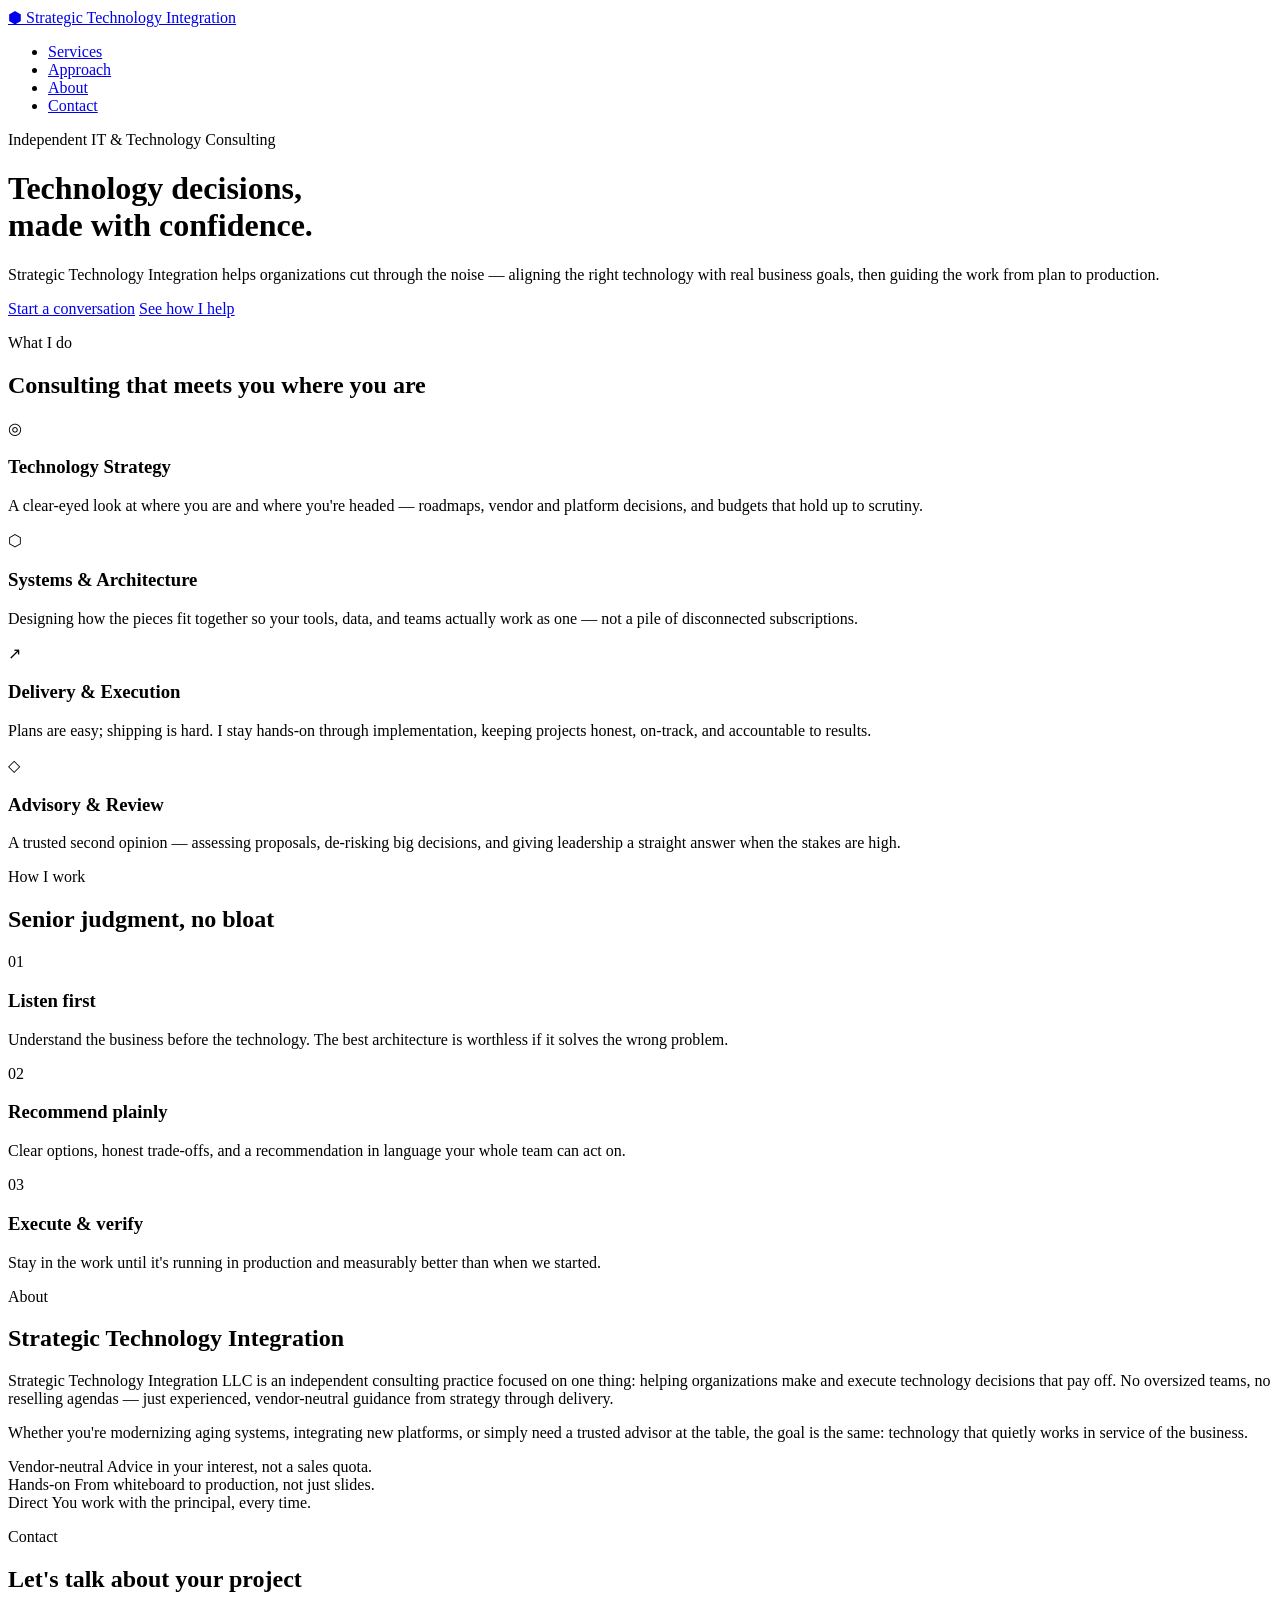
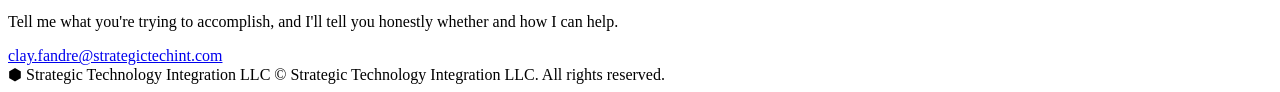
==== index.html @ 3dde350f "Set contact email to clay.fandre@strategictechint.com Co-Authored-By: Claude Opus 4.8 <noreply@anthr" ====
<!DOCTYPE html>
<html lang="en">
<head>
  <meta charset="UTF-8" />
  <meta name="viewport" content="width=device-width, initial-scale=1.0" />
  <title>Strategic Technology Integration — IT &amp; Technology Consulting</title>
  <meta name="description" content="Strategic Technology Integration LLC — independent IT and technology consulting. Practical strategy, systems, and execution that move your business forward." />
  <meta property="og:title" content="Strategic Technology Integration" />
  <meta property="og:description" content="Independent IT and technology consulting — strategy, systems, and execution that move your business forward." />
  <meta property="og:url" content="https://strategictechint.com" />
  <meta property="og:type" content="website" />
  <link rel="icon" href="data:image/svg+xml,<svg xmlns=%22http://www.w3.org/2000/svg%22 viewBox=%220 0 100 100%22><text y=%22.9em%22 font-size=%2290%22>⬢</text></svg>" />
  <link rel="preconnect" href="https://fonts.googleapis.com" />
  <link rel="preconnect" href="https://fonts.gstatic.com" crossorigin />
  <link href="https://fonts.googleapis.com/css2?family=Inter:wght@300;400;500;600;700;800&family=Space+Grotesk:wght@500;600;700&display=swap" rel="stylesheet" />
  <link rel="stylesheet" href="styles.css" />
</head>
<body>

  <!-- NAV -->
  <nav id="nav">
    <div class="nav-inner">
      <a href="#top" class="nav-brand">
        <span class="nav-mark">⬢</span>
        <span class="nav-brand-text">Strategic Technology Integration</span>
      </a>
      <ul class="nav-links">
        <li><a href="#services">Services</a></li>
        <li><a href="#approach">Approach</a></li>
        <li><a href="#about">About</a></li>
        <li><a href="#contact" class="nav-cta">Contact</a></li>
      </ul>
    </div>
  </nav>

  <!-- HERO -->
  <header id="top" class="hero">
    <div class="hero-glow"></div>
    <div class="container hero-inner">
      <p class="eyebrow reveal">Independent IT &amp; Technology Consulting</p>
      <h1 class="hero-title reveal">Technology decisions,<br><span class="accent">made with confidence.</span></h1>
      <p class="hero-sub reveal">Strategic Technology Integration helps organizations cut through the noise — aligning the right technology with real business goals, then guiding the work from plan to production.</p>
      <div class="hero-actions reveal">
        <a href="#contact" class="btn btn-primary">Start a conversation</a>
        <a href="#services" class="btn btn-ghost">See how I help</a>
      </div>
    </div>
  </header>

  <!-- SERVICES -->
  <section id="services" class="section">
    <div class="container">
      <p class="eyebrow reveal">What I do</p>
      <h2 class="section-title reveal">Consulting that meets you where you are</h2>
      <div class="cards">
        <article class="card reveal">
          <div class="card-icon">◎</div>
          <h3>Technology Strategy</h3>
          <p>A clear-eyed look at where you are and where you're headed — roadmaps, vendor and platform decisions, and budgets that hold up to scrutiny.</p>
        </article>
        <article class="card reveal">
          <div class="card-icon">⬡</div>
          <h3>Systems &amp; Architecture</h3>
          <p>Designing how the pieces fit together so your tools, data, and teams actually work as one — not a pile of disconnected subscriptions.</p>
        </article>
        <article class="card reveal">
          <div class="card-icon">↗</div>
          <h3>Delivery &amp; Execution</h3>
          <p>Plans are easy; shipping is hard. I stay hands-on through implementation, keeping projects honest, on-track, and accountable to results.</p>
        </article>
        <article class="card reveal">
          <div class="card-icon">◇</div>
          <h3>Advisory &amp; Review</h3>
          <p>A trusted second opinion — assessing proposals, de-risking big decisions, and giving leadership a straight answer when the stakes are high.</p>
        </article>
      </div>
    </div>
  </section>

  <!-- APPROACH -->
  <section id="approach" class="section section-alt">
    <div class="container">
      <p class="eyebrow reveal">How I work</p>
      <h2 class="section-title reveal">Senior judgment, no bloat</h2>
      <div class="steps">
        <div class="step reveal">
          <span class="step-num">01</span>
          <h3>Listen first</h3>
          <p>Understand the business before the technology. The best architecture is worthless if it solves the wrong problem.</p>
        </div>
        <div class="step reveal">
          <span class="step-num">02</span>
          <h3>Recommend plainly</h3>
          <p>Clear options, honest trade-offs, and a recommendation in language your whole team can act on.</p>
        </div>
        <div class="step reveal">
          <span class="step-num">03</span>
          <h3>Execute &amp; verify</h3>
          <p>Stay in the work until it's running in production and measurably better than when we started.</p>
        </div>
      </div>
    </div>
  </section>

  <!-- ABOUT -->
  <section id="about" class="section">
    <div class="container about-grid">
      <div class="reveal">
        <p class="eyebrow">About</p>
        <h2 class="section-title">Strategic Technology Integration</h2>
        <p class="prose">Strategic Technology Integration LLC is an independent consulting practice focused on one thing: helping organizations make and execute technology decisions that pay off. No oversized teams, no reselling agendas — just experienced, vendor-neutral guidance from strategy through delivery.</p>
        <p class="prose">Whether you're modernizing aging systems, integrating new platforms, or simply need a trusted advisor at the table, the goal is the same: technology that quietly works in service of the business.</p>
      </div>
      <div class="about-stats reveal">
        <div class="stat">
          <span class="stat-key">Vendor-neutral</span>
          <span class="stat-val">Advice in your interest, not a sales quota.</span>
        </div>
        <div class="stat">
          <span class="stat-key">Hands-on</span>
          <span class="stat-val">From whiteboard to production, not just slides.</span>
        </div>
        <div class="stat">
          <span class="stat-key">Direct</span>
          <span class="stat-val">You work with the principal, every time.</span>
        </div>
      </div>
    </div>
  </section>

  <!-- CONTACT -->
  <section id="contact" class="section section-contact">
    <div class="container contact-inner reveal">
      <p class="eyebrow">Contact</p>
      <h2 class="section-title">Let's talk about your project</h2>
      <p class="hero-sub center">Tell me what you're trying to accomplish, and I'll tell you honestly whether and how I can help.</p>
      <a href="mailto:clay.fandre@strategictechint.com" class="btn btn-primary btn-lg">clay.fandre@strategictechint.com</a>
    </div>
  </section>

  <!-- FOOTER -->
  <footer class="footer">
    <div class="container footer-inner">
      <span class="footer-brand"><span class="nav-mark">⬢</span> Strategic Technology Integration LLC</span>
      <span class="footer-copy">© <span id="year"></span> Strategic Technology Integration LLC. All rights reserved.</span>
    </div>
  </footer>

  <script src="script.js"></script>
</body>
</html>
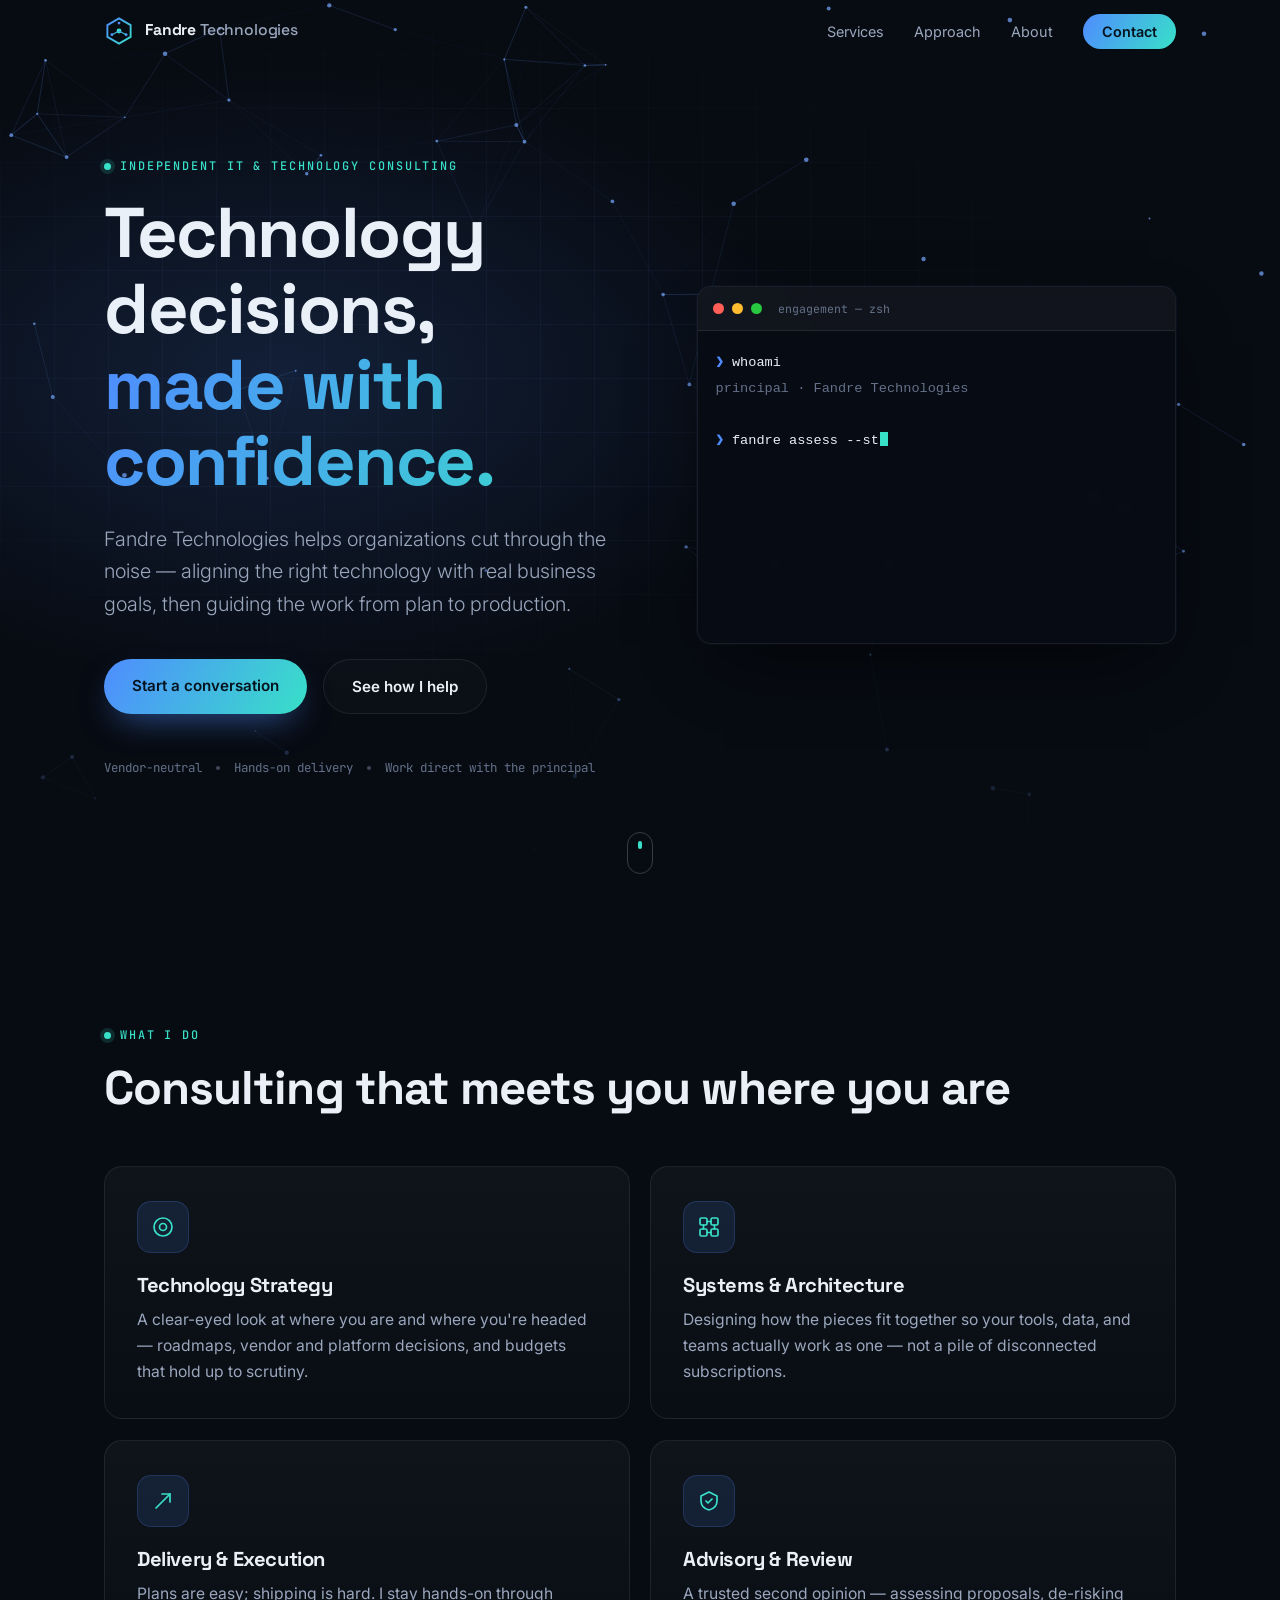
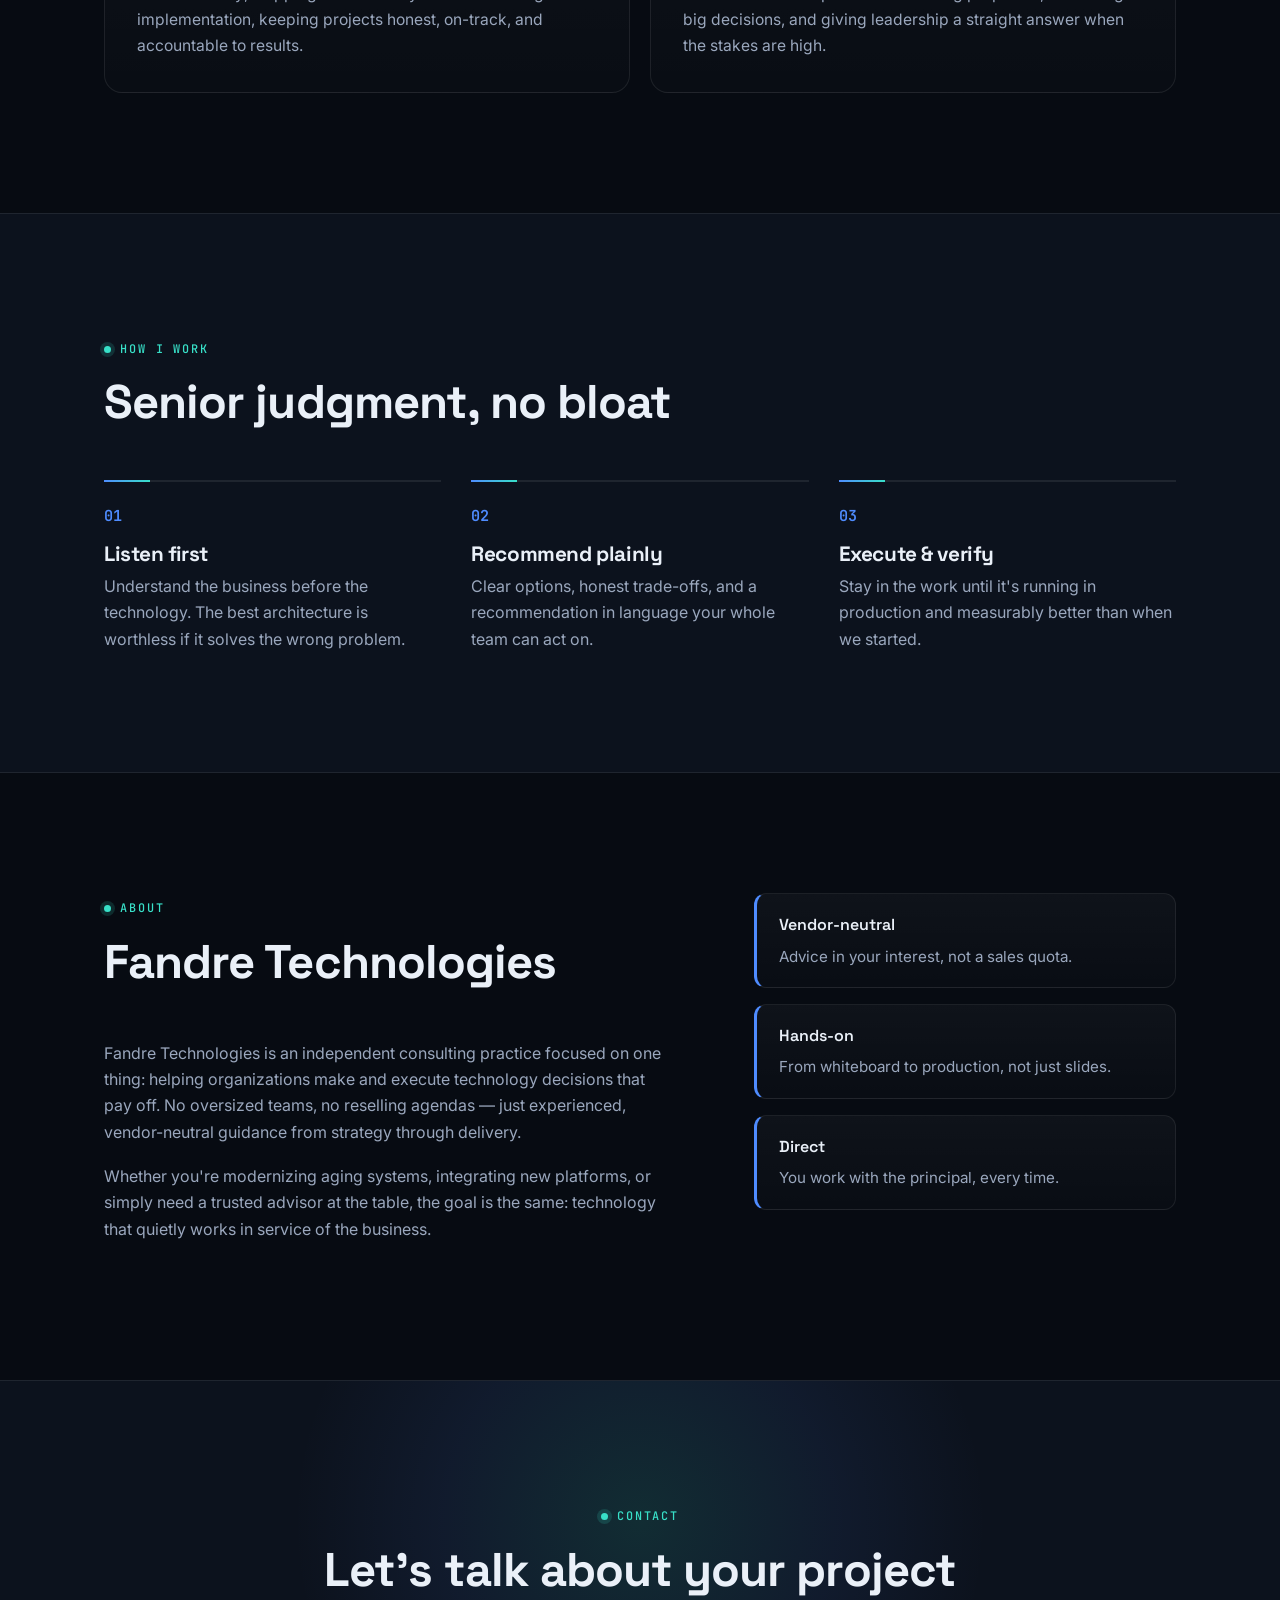
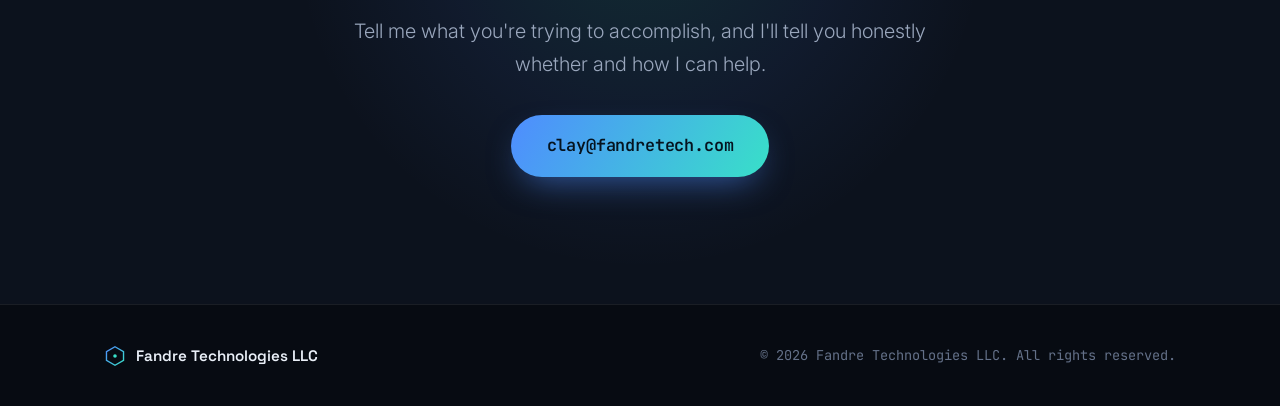
==== commit c03c5c4b: "Add tech bling: animated terminal, scramble headline, 3D-tilt cards, spotlight, scroll progress, Kon" ====
--- a/index.html
+++ b/index.html
@@ -3,26 +3,49 @@
 <head>
   <meta charset="UTF-8" />
   <meta name="viewport" content="width=device-width, initial-scale=1.0" />
-  <title>Strategic Technology Integration — IT &amp; Technology Consulting</title>
-  <meta name="description" content="Strategic Technology Integration LLC — independent IT and technology consulting. Practical strategy, systems, and execution that move your business forward." />
-  <meta property="og:title" content="Strategic Technology Integration" />
+  <title>Fandre Technologies — IT &amp; Technology Consulting</title>
+  <meta name="description" content="Fandre Technologies — independent IT and technology consulting. Practical strategy, systems, and execution that move your business forward." />
+  <meta property="og:title" content="Fandre Technologies" />
   <meta property="og:description" content="Independent IT and technology consulting — strategy, systems, and execution that move your business forward." />
-  <meta property="og:url" content="https://strategictechint.com" />
+  <meta property="og:url" content="https://fandretech.com" />
   <meta property="og:type" content="website" />
-  <link rel="icon" href="data:image/svg+xml,<svg xmlns=%22http://www.w3.org/2000/svg%22 viewBox=%220 0 100 100%22><text y=%22.9em%22 font-size=%2290%22>⬢</text></svg>" />
+  <link rel="icon" href="data:image/svg+xml,<svg xmlns=%22http://www.w3.org/2000/svg%22 viewBox=%220 0 32 32%22><polygon points=%2216,2 29,9.5 29,22.5 16,30 3,22.5 3,9.5%22 fill=%22none%22 stroke=%22%234f8cff%22 stroke-width=%222.5%22/><circle cx=%2216%22 cy=%2216%22 r=%223%22 fill=%22%2338e0c8%22/></svg>" />
   <link rel="preconnect" href="https://fonts.googleapis.com" />
   <link rel="preconnect" href="https://fonts.gstatic.com" crossorigin />
-  <link href="https://fonts.googleapis.com/css2?family=Inter:wght@300;400;500;600;700;800&family=Space+Grotesk:wght@500;600;700&display=swap" rel="stylesheet" />
+  <link href="https://fonts.googleapis.com/css2?family=Inter:wght@300;400;500;600;700;800&family=JetBrains+Mono:wght@400;500;600&family=Space+Grotesk:wght@500;600;700&display=swap" rel="stylesheet" />
   <link rel="stylesheet" href="styles.css" />
 </head>
 <body>
+
+  <!-- Scroll progress + Konami matrix overlay -->
+  <div id="progress" aria-hidden="true"></div>
+  <canvas id="matrix" aria-hidden="true"></canvas>
+
+  <!-- Reusable logo mark -->
+  <svg width="0" height="0" style="position:absolute" aria-hidden="true">
+    <defs>
+      <linearGradient id="markGrad" x1="0" y1="0" x2="1" y2="1">
+        <stop offset="0" stop-color="#4f8cff" />
+        <stop offset="1" stop-color="#38e0c8" />
+      </linearGradient>
+    </defs>
+  </svg>
 
   <!-- NAV -->
   <nav id="nav">
     <div class="nav-inner">
       <a href="#top" class="nav-brand">
-        <span class="nav-mark">⬢</span>
-        <span class="nav-brand-text">Strategic Technology Integration</span>
+        <svg class="logo-mark" viewBox="0 0 32 32" aria-hidden="true">
+          <polygon points="16,2.5 28.4,9.75 28.4,22.25 16,29.5 3.6,22.25 3.6,9.75" fill="none" stroke="url(#markGrad)" stroke-width="2" />
+          <circle cx="16" cy="16" r="2.6" fill="#38e0c8" />
+          <circle cx="16" cy="7.5" r="1.5" fill="#4f8cff" />
+          <circle cx="23.6" cy="20" r="1.5" fill="#4f8cff" />
+          <circle cx="8.4" cy="20" r="1.5" fill="#4f8cff" />
+          <line x1="16" y1="16" x2="16" y2="7.5" stroke="url(#markGrad)" stroke-width="1.1" />
+          <line x1="16" y1="16" x2="23.6" y2="20" stroke="url(#markGrad)" stroke-width="1.1" />
+          <line x1="16" y1="16" x2="8.4" y2="20" stroke="url(#markGrad)" stroke-width="1.1" />
+        </svg>
+        <span class="nav-brand-text">Fandre <span class="nav-brand-thin">Technologies</span></span>
       </a>
       <ul class="nav-links">
         <li><a href="#services">Services</a></li>
@@ -35,41 +58,67 @@
 
   <!-- HERO -->
   <header id="top" class="hero">
-    <div class="hero-glow"></div>
+    <canvas id="net" class="hero-canvas" aria-hidden="true"></canvas>
+    <div class="hero-grid" aria-hidden="true"></div>
+    <div class="hero-spotlight" aria-hidden="true"></div>
+    <div class="hero-fade" aria-hidden="true"></div>
     <div class="container hero-inner">
-      <p class="eyebrow reveal">Independent IT &amp; Technology Consulting</p>
-      <h1 class="hero-title reveal">Technology decisions,<br><span class="accent">made with confidence.</span></h1>
-      <p class="hero-sub reveal">Strategic Technology Integration helps organizations cut through the noise — aligning the right technology with real business goals, then guiding the work from plan to production.</p>
-      <div class="hero-actions reveal">
-        <a href="#contact" class="btn btn-primary">Start a conversation</a>
-        <a href="#services" class="btn btn-ghost">See how I help</a>
-      </div>
-    </div>
+      <div class="hero-copy">
+        <p class="eyebrow reveal"><span class="eyebrow-dot"></span>Independent IT &amp; Technology Consulting</p>
+        <h1 class="hero-title reveal">Technology decisions,<br><span class="accent" id="morph">made with confidence.</span></h1>
+        <p class="hero-sub reveal">Fandre Technologies helps organizations cut through the noise — aligning the right technology with real business goals, then guiding the work from plan to production.</p>
+        <div class="hero-actions reveal">
+          <a href="#contact" class="btn btn-primary">Start a conversation</a>
+          <a href="#services" class="btn btn-ghost">See how I help</a>
+        </div>
+        <div class="hero-trust reveal">
+          <span>Vendor-neutral</span><i></i><span>Hands-on delivery</span><i></i><span>Work direct with the principal</span>
+        </div>
+      </div>
+
+      <!-- Animated terminal -->
+      <div class="terminal reveal" aria-hidden="true">
+        <div class="term-bar">
+          <span class="dot r"></span><span class="dot y"></span><span class="dot g"></span>
+          <span class="term-title">engagement — zsh</span>
+        </div>
+        <div class="term-body"><code id="term"></code></div>
+      </div>
+    </div>
+    <a href="#services" class="scroll-cue" aria-label="Scroll to services"><span></span></a>
   </header>
 
   <!-- SERVICES -->
   <section id="services" class="section">
     <div class="container">
-      <p class="eyebrow reveal">What I do</p>
+      <p class="eyebrow reveal"><span class="eyebrow-dot"></span>What I do</p>
       <h2 class="section-title reveal">Consulting that meets you where you are</h2>
       <div class="cards">
         <article class="card reveal">
-          <div class="card-icon">◎</div>
+          <div class="card-icon">
+            <svg viewBox="0 0 24 24" fill="none" stroke="currentColor" stroke-width="1.7"><circle cx="12" cy="12" r="9"/><circle cx="12" cy="12" r="3.5"/></svg>
+          </div>
           <h3>Technology Strategy</h3>
           <p>A clear-eyed look at where you are and where you're headed — roadmaps, vendor and platform decisions, and budgets that hold up to scrutiny.</p>
         </article>
         <article class="card reveal">
-          <div class="card-icon">⬡</div>
+          <div class="card-icon">
+            <svg viewBox="0 0 24 24" fill="none" stroke="currentColor" stroke-width="1.7"><rect x="3" y="3" width="7" height="7" rx="1.5"/><rect x="14" y="3" width="7" height="7" rx="1.5"/><rect x="3" y="14" width="7" height="7" rx="1.5"/><rect x="14" y="14" width="7" height="7" rx="1.5"/><path d="M10 6.5h4M6.5 10v4M17.5 10v4M10 17.5h4"/></svg>
+          </div>
           <h3>Systems &amp; Architecture</h3>
           <p>Designing how the pieces fit together so your tools, data, and teams actually work as one — not a pile of disconnected subscriptions.</p>
         </article>
         <article class="card reveal">
-          <div class="card-icon">↗</div>
+          <div class="card-icon">
+            <svg viewBox="0 0 24 24" fill="none" stroke="currentColor" stroke-width="1.7"><path d="M5 19L19 5"/><path d="M11 5h8v8"/></svg>
+          </div>
           <h3>Delivery &amp; Execution</h3>
           <p>Plans are easy; shipping is hard. I stay hands-on through implementation, keeping projects honest, on-track, and accountable to results.</p>
         </article>
         <article class="card reveal">
-          <div class="card-icon">◇</div>
+          <div class="card-icon">
+            <svg viewBox="0 0 24 24" fill="none" stroke="currentColor" stroke-width="1.7"><path d="M12 3l8 4v5c0 4.5-3.2 7.8-8 9-4.8-1.2-8-4.5-8-9V7z"/><path d="M9 12l2 2 4-4"/></svg>
+          </div>
           <h3>Advisory &amp; Review</h3>
           <p>A trusted second opinion — assessing proposals, de-risking big decisions, and giving leadership a straight answer when the stakes are high.</p>
         </article>
@@ -80,7 +129,7 @@
   <!-- APPROACH -->
   <section id="approach" class="section section-alt">
     <div class="container">
-      <p class="eyebrow reveal">How I work</p>
+      <p class="eyebrow reveal"><span class="eyebrow-dot"></span>How I work</p>
       <h2 class="section-title reveal">Senior judgment, no bloat</h2>
       <div class="steps">
         <div class="step reveal">
@@ -106,9 +155,9 @@
   <section id="about" class="section">
     <div class="container about-grid">
       <div class="reveal">
-        <p class="eyebrow">About</p>
-        <h2 class="section-title">Strategic Technology Integration</h2>
-        <p class="prose">Strategic Technology Integration LLC is an independent consulting practice focused on one thing: helping organizations make and execute technology decisions that pay off. No oversized teams, no reselling agendas — just experienced, vendor-neutral guidance from strategy through delivery.</p>
+        <p class="eyebrow"><span class="eyebrow-dot"></span>About</p>
+        <h2 class="section-title">Fandre Technologies</h2>
+        <p class="prose">Fandre Technologies is an independent consulting practice focused on one thing: helping organizations make and execute technology decisions that pay off. No oversized teams, no reselling agendas — just experienced, vendor-neutral guidance from strategy through delivery.</p>
         <p class="prose">Whether you're modernizing aging systems, integrating new platforms, or simply need a trusted advisor at the table, the goal is the same: technology that quietly works in service of the business.</p>
       </div>
       <div class="about-stats reveal">
@@ -130,19 +179,26 @@
 
   <!-- CONTACT -->
   <section id="contact" class="section section-contact">
+    <div class="contact-glow" aria-hidden="true"></div>
     <div class="container contact-inner reveal">
-      <p class="eyebrow">Contact</p>
+      <p class="eyebrow center"><span class="eyebrow-dot"></span>Contact</p>
       <h2 class="section-title">Let's talk about your project</h2>
       <p class="hero-sub center">Tell me what you're trying to accomplish, and I'll tell you honestly whether and how I can help.</p>
-      <a href="mailto:clay.fandre@strategictechint.com" class="btn btn-primary btn-lg">clay.fandre@strategictechint.com</a>
+      <a href="mailto:clay@fandretech.com" class="btn btn-primary btn-lg">clay@fandretech.com</a>
     </div>
   </section>
 
   <!-- FOOTER -->
   <footer class="footer">
     <div class="container footer-inner">
-      <span class="footer-brand"><span class="nav-mark">⬢</span> Strategic Technology Integration LLC</span>
-      <span class="footer-copy">© <span id="year"></span> Strategic Technology Integration LLC. All rights reserved.</span>
+      <span class="footer-brand">
+        <svg class="logo-mark sm" viewBox="0 0 32 32" aria-hidden="true">
+          <polygon points="16,2.5 28.4,9.75 28.4,22.25 16,29.5 3.6,22.25 3.6,9.75" fill="none" stroke="url(#markGrad)" stroke-width="2" />
+          <circle cx="16" cy="16" r="2.6" fill="#38e0c8" />
+        </svg>
+        Fandre Technologies LLC
+      </span>
+      <span class="footer-copy">© <span id="year"></span> Fandre Technologies LLC. All rights reserved.</span>
     </div>
   </footer>
 
--- a/styles.css
+++ b/styles.css
@@ -0,0 +1,341 @@
+/* ===== Fandre Technologies — styles ===== */
+
+:root {
+  --bg: #070b12;
+  --bg-alt: #0c121d;
+  --surface: #111a28;
+  --surface-2: #16223440;
+  --border: rgba(255, 255, 255, 0.08);
+  --border-bright: rgba(120, 170, 255, 0.35);
+  --text: #eaf0f8;
+  --text-dim: #9aa7bd;
+  --text-faint: #647189;
+  --accent: #4f8cff;
+  --accent-2: #38e0c8;
+  --accent-grad: linear-gradient(120deg, #4f8cff, #38e0c8);
+  --mono: 'JetBrains Mono', ui-monospace, SFMono-Regular, Menlo, monospace;
+  --radius: 18px;
+  --maxw: 1120px;
+}
+
+* { box-sizing: border-box; margin: 0; padding: 0; }
+
+html {
+  scroll-behavior: smooth;
+  scrollbar-color: var(--accent) var(--bg);
+  scrollbar-width: thin;
+}
+::-webkit-scrollbar { width: 12px; }
+::-webkit-scrollbar-track { background: var(--bg); }
+::-webkit-scrollbar-thumb {
+  background: linear-gradient(var(--accent), var(--accent-2));
+  border-radius: 10px;
+  border: 3px solid var(--bg);
+}
+::selection { background: rgba(56, 224, 200, 0.28); color: #fff; }
+
+body {
+  background: var(--bg);
+  color: var(--text);
+  font-family: 'Inter', system-ui, -apple-system, sans-serif;
+  line-height: 1.65;
+  -webkit-font-smoothing: antialiased;
+  overflow-x: hidden;
+}
+
+.container { width: 100%; max-width: var(--maxw); margin: 0 auto; padding: 0 24px; }
+
+a { color: inherit; text-decoration: none; }
+
+h1, h2, h3 { font-family: 'Space Grotesk', 'Inter', sans-serif; line-height: 1.08; letter-spacing: -0.02em; }
+
+.accent {
+  background: var(--accent-grad);
+  -webkit-background-clip: text;
+  background-clip: text;
+  color: transparent;
+}
+
+.eyebrow {
+  display: inline-flex;
+  align-items: center;
+  gap: 9px;
+  font-family: var(--mono);
+  font-size: 0.74rem;
+  font-weight: 500;
+  letter-spacing: 0.16em;
+  text-transform: uppercase;
+  color: var(--accent-2);
+  margin-bottom: 18px;
+}
+.eyebrow.center { justify-content: center; }
+.eyebrow-dot {
+  width: 7px; height: 7px; border-radius: 50%;
+  background: var(--accent-2);
+  box-shadow: 0 0 0 4px rgba(56, 224, 200, 0.15);
+  animation: pulseDot 2.4s ease-in-out infinite;
+}
+@keyframes pulseDot {
+  0%, 100% { box-shadow: 0 0 0 3px rgba(56,224,200,0.12); }
+  50% { box-shadow: 0 0 0 6px rgba(56,224,200,0.04); }
+}
+
+.logo-mark { width: 30px; height: 30px; flex: none; }
+.logo-mark.sm { width: 22px; height: 22px; }
+
+/* ===== SCROLL PROGRESS ===== */
+#progress {
+  position: fixed; top: 0; left: 0; height: 3px; width: 0;
+  z-index: 200;
+  background: var(--accent-grad);
+  box-shadow: 0 0 12px rgba(79, 140, 255, 0.6);
+  transition: width 0.1s linear;
+}
+
+/* ===== KONAMI MATRIX OVERLAY ===== */
+#matrix {
+  position: fixed; inset: 0; z-index: 300;
+  pointer-events: none; opacity: 0;
+  transition: opacity 0.6s ease;
+}
+#matrix.on { opacity: 0.9; }
+
+/* ===== NAV ===== */
+#nav {
+  position: fixed; top: 0; left: 0; right: 0; z-index: 100;
+  background: transparent;
+  border-bottom: 1px solid transparent;
+  transition: border-color 0.3s, background 0.3s, backdrop-filter 0.3s;
+}
+#nav.scrolled {
+  border-bottom-color: var(--border);
+  background: rgba(7, 11, 18, 0.78);
+  backdrop-filter: blur(16px);
+  -webkit-backdrop-filter: blur(16px);
+}
+.nav-inner {
+  max-width: var(--maxw); margin: 0 auto; padding: 16px 24px;
+  display: flex; align-items: center; justify-content: space-between; gap: 24px;
+}
+.nav-brand { display: flex; align-items: center; gap: 11px; font-weight: 700; font-size: 0.98rem; }
+.nav-brand-text { font-family: 'Space Grotesk', sans-serif; letter-spacing: -0.01em; }
+.nav-brand-thin { font-weight: 500; color: var(--text-dim); }
+.nav-links { list-style: none; display: flex; align-items: center; gap: 30px; }
+.nav-links a { font-size: 0.9rem; color: var(--text-dim); transition: color 0.2s; }
+.nav-links a:hover { color: var(--text); }
+.nav-cta {
+  padding: 9px 19px; border-radius: 999px;
+  background: var(--accent-grad); color: #05131f !important; font-weight: 600;
+  transition: transform 0.2s, box-shadow 0.2s;
+}
+.nav-cta:hover { transform: translateY(-1px); box-shadow: 0 8px 22px -8px rgba(79,140,255,0.6); }
+
+/* ===== BUTTONS ===== */
+.btn {
+  position: relative; display: inline-block; padding: 14px 28px;
+  border-radius: 999px; font-weight: 600; font-size: 0.95rem;
+  transition: transform 0.2s, box-shadow 0.2s, background 0.2s, border-color 0.2s;
+  cursor: pointer; overflow: hidden;
+}
+.btn-primary { background: var(--accent-grad); color: #05131f; box-shadow: 0 14px 34px -12px rgba(79, 140, 255, 0.6); }
+.btn-primary:hover { transform: translateY(-2px); box-shadow: 0 18px 40px -12px rgba(79, 140, 255, 0.75); }
+/* sheen sweep */
+.btn-primary::after {
+  content: ""; position: absolute; top: 0; left: -120%; width: 60%; height: 100%;
+  background: linear-gradient(100deg, transparent, rgba(255,255,255,0.45), transparent);
+  transform: skewX(-18deg); transition: left 0.6s ease;
+}
+.btn-primary:hover::after { left: 140%; }
+.btn-ghost { border: 1px solid var(--border); color: var(--text); background: rgba(255,255,255,0.02); }
+.btn-ghost:hover { background: rgba(255,255,255,0.06); border-color: var(--border-bright); transform: translateY(-2px); }
+.btn-lg { padding: 17px 36px; font-size: 1.05rem; font-family: var(--mono); letter-spacing: -0.01em; }
+
+/* ===== HERO ===== */
+.hero {
+  position: relative; min-height: 100vh; display: flex; align-items: center;
+  overflow: hidden; padding: 120px 0 90px;
+}
+.hero-canvas { position: absolute; inset: 0; width: 100%; height: 100%; z-index: 0; }
+.hero-grid {
+  position: absolute; inset: 0; z-index: 0;
+  background-image:
+    linear-gradient(rgba(120,160,255,0.05) 1px, transparent 1px),
+    linear-gradient(90deg, rgba(120,160,255,0.05) 1px, transparent 1px);
+  background-size: 54px 54px;
+  mask-image: radial-gradient(ellipse 80% 60% at 35% 40%, #000 30%, transparent 75%);
+  -webkit-mask-image: radial-gradient(ellipse 80% 60% at 35% 40%, #000 30%, transparent 75%);
+}
+.hero-spotlight {
+  position: absolute; inset: 0; z-index: 1; pointer-events: none;
+  background: radial-gradient(360px circle at var(--mx, 30%) var(--my, 35%), rgba(56,224,200,0.10), transparent 60%);
+  opacity: 0; transition: opacity 0.4s;
+}
+.hero:hover .hero-spotlight { opacity: 1; }
+.hero-fade {
+  position: absolute; inset: 0; z-index: 1; pointer-events: none;
+  background:
+    radial-gradient(60% 50% at 22% 42%, rgba(79,140,255,0.16), transparent 70%),
+    linear-gradient(180deg, transparent 55%, var(--bg) 96%);
+}
+.hero-inner {
+  position: relative; z-index: 2;
+  display: grid; grid-template-columns: minmax(0, 1.06fr) minmax(0, 0.94fr);
+  gap: 52px; align-items: center;
+}
+.hero-copy { max-width: 620px; }
+.hero-title { font-size: clamp(2.6rem, 6vw, 4.4rem); font-weight: 700; margin-bottom: 24px; }
+#morph { display: inline-block; }
+.hero-sub { font-size: clamp(1.02rem, 1.8vw, 1.24rem); color: var(--text-dim); max-width: 600px; font-weight: 300; }
+.hero-sub.center { margin: 0 auto; }
+.hero-actions { display: flex; flex-wrap: wrap; gap: 16px; margin-top: 38px; }
+.hero-trust {
+  display: flex; flex-wrap: wrap; align-items: center; gap: 14px; margin-top: 44px;
+  font-family: var(--mono); font-size: 0.78rem; color: var(--text-faint);
+}
+.hero-trust i { width: 4px; height: 4px; border-radius: 50%; background: var(--text-faint); opacity: 0.6; }
+
+/* ===== TERMINAL ===== */
+.terminal {
+  background: rgba(8, 12, 20, 0.82);
+  border: 1px solid var(--border);
+  border-radius: 14px; overflow: hidden;
+  box-shadow: 0 30px 70px -28px rgba(0,0,0,0.8), 0 0 0 1px rgba(79,140,255,0.06);
+  backdrop-filter: blur(6px); -webkit-backdrop-filter: blur(6px);
+}
+.term-bar {
+  display: flex; align-items: center; gap: 8px;
+  padding: 12px 15px; background: rgba(255,255,255,0.04);
+  border-bottom: 1px solid var(--border);
+}
+.dot { width: 11px; height: 11px; border-radius: 50%; }
+.dot.r { background: #ff5f57; } .dot.y { background: #febc2e; } .dot.g { background: #28c840; }
+.term-title { margin-left: 8px; font-family: var(--mono); font-size: 0.72rem; color: var(--text-faint); }
+.term-body {
+  padding: 18px 18px 22px; min-height: 312px;
+  font-family: var(--mono); font-size: 0.85rem; line-height: 1.85;
+}
+#term { white-space: pre-wrap; word-break: break-word; color: #cdd7e6; }
+.term-body .pr { color: var(--accent); font-weight: 600; }
+.term-body .cmd { color: #eaf0f8; }
+.term-body .ok { color: #52e0b8; }
+.term-body .ok::before { content: "✓ "; }
+.term-body .arr { color: #7fb0ff; }
+.term-body .arr::before { content: "→ "; }
+.term-body .dim { color: var(--text-faint); }
+.term-cursor {
+  display: inline-block; width: 8px; height: 1.05em; vertical-align: -2px;
+  background: var(--accent-2); margin-left: 1px; animation: blink 1.05s steps(1) infinite;
+}
+@keyframes blink { 50% { opacity: 0; } }
+
+.scroll-cue {
+  position: absolute; bottom: 26px; left: 50%; transform: translateX(-50%); z-index: 2;
+  width: 26px; height: 42px; border: 1.5px solid rgba(255,255,255,0.2);
+  border-radius: 14px; display: grid; place-items: start center; padding-top: 8px;
+}
+.scroll-cue span { width: 4px; height: 8px; border-radius: 4px; background: var(--accent-2); animation: scrollPulse 1.7s ease-in-out infinite; }
+@keyframes scrollPulse { 0%,100% { opacity: 0.4; transform: translateY(0); } 50% { opacity: 1; transform: translateY(7px); } }
+
+/* ===== SECTIONS ===== */
+.section { padding: 120px 0; position: relative; }
+.section-alt { background: var(--bg-alt); border-top: 1px solid var(--border); border-bottom: 1px solid var(--border); }
+.section-title { font-size: clamp(1.95rem, 4vw, 2.95rem); font-weight: 700; margin-bottom: 52px; }
+
+/* ===== CARDS ===== */
+.cards { display: grid; grid-template-columns: repeat(2, 1fr); gap: 20px; }
+.card {
+  position: relative;
+  background: linear-gradient(180deg, rgba(255,255,255,0.035), rgba(255,255,255,0.012));
+  border: 1px solid var(--border); border-radius: var(--radius);
+  padding: 34px 32px; overflow: hidden;
+  transform-style: preserve-3d; will-change: transform;
+  transition: transform 0.18s ease, border-color 0.28s;
+}
+.card::before {
+  content: ""; position: absolute; inset: 0;
+  background: radial-gradient(120% 120% at 0% 0%, rgba(79,140,255,0.14), transparent 45%);
+  opacity: 0; transition: opacity 0.3s;
+}
+.card::after {
+  content: ""; position: absolute; inset: 0; border-radius: inherit; pointer-events: none;
+  background: radial-gradient(170px circle at var(--cx, 50%) var(--cy, 50%), rgba(120,170,255,0.12), transparent 55%);
+  opacity: 0; transition: opacity 0.3s;
+}
+.card:hover { border-color: var(--border-bright); }
+.card:hover::before, .card:hover::after { opacity: 1; }
+.card-icon {
+  position: relative; width: 52px; height: 52px; display: grid; place-items: center;
+  border-radius: 14px; background: rgba(79,140,255,0.12);
+  border: 1px solid rgba(79,140,255,0.2); color: var(--accent-2); margin-bottom: 22px;
+}
+.card-icon svg { width: 24px; height: 24px; stroke-linecap: round; stroke-linejoin: round; }
+.card h3 { position: relative; font-size: 1.26rem; margin-bottom: 10px; }
+.card p { position: relative; color: var(--text-dim); font-size: 0.98rem; }
+
+/* ===== STEPS ===== */
+.steps { display: grid; grid-template-columns: repeat(3, 1fr); gap: 30px; }
+.step { padding-top: 20px; border-top: 2px solid var(--border); position: relative; }
+.step::after { content: ""; position: absolute; top: -2px; left: 0; width: 46px; height: 2px; background: var(--accent-grad); }
+.step-num { font-family: var(--mono); font-size: 0.95rem; font-weight: 600; color: var(--accent); }
+.step h3 { font-size: 1.3rem; margin: 14px 0 8px; }
+.step p { color: var(--text-dim); }
+
+/* ===== ABOUT ===== */
+.about-grid { display: grid; grid-template-columns: 1.4fr 1fr; gap: 60px; align-items: start; }
+.prose { color: var(--text-dim); margin-bottom: 18px; max-width: 56ch; }
+.about-stats { display: flex; flex-direction: column; gap: 16px; }
+.stat {
+  background: linear-gradient(180deg, rgba(255,255,255,0.035), rgba(255,255,255,0.01));
+  border: 1px solid var(--border); border-left: 3px solid var(--accent);
+  border-radius: 12px; padding: 18px 22px; transition: transform 0.25s, border-color 0.25s;
+}
+.stat:hover { transform: translateX(4px); border-left-color: var(--accent-2); }
+.stat-key { display: block; font-family: 'Space Grotesk', sans-serif; font-weight: 600; margin-bottom: 4px; }
+.stat-val { color: var(--text-dim); font-size: 0.95rem; }
+
+/* ===== CONTACT ===== */
+.section-contact { text-align: center; background: var(--bg-alt); border-top: 1px solid var(--border); overflow: hidden; }
+.contact-glow {
+  position: absolute; top: -40%; left: 50%; transform: translateX(-50%);
+  width: 700px; height: 700px; pointer-events: none;
+  background: radial-gradient(circle, rgba(56,224,200,0.13), rgba(79,140,255,0.07) 40%, transparent 70%);
+}
+.contact-inner { position: relative; }
+.contact-inner .section-title { margin-bottom: 20px; }
+.section-contact .btn { margin-top: 34px; }
+
+/* ===== FOOTER ===== */
+.footer { padding: 38px 0; border-top: 1px solid var(--border); }
+.footer-inner { display: flex; flex-wrap: wrap; gap: 12px; justify-content: space-between; align-items: center; }
+.footer-brand { display: flex; align-items: center; gap: 10px; font-family: 'Space Grotesk', sans-serif; font-weight: 600; font-size: 0.95rem; }
+.footer-copy { color: var(--text-faint); font-size: 0.85rem; font-family: var(--mono); }
+
+/* ===== REVEAL ANIMATION ===== */
+.reveal { opacity: 0; transform: translateY(26px); transition: opacity 0.7s ease, transform 0.7s ease; }
+.reveal.in { opacity: 1; transform: none; }
+
+/* ===== RESPONSIVE ===== */
+@media (max-width: 960px) {
+  .hero-inner { grid-template-columns: 1fr; gap: 40px; }
+  .hero-copy { max-width: 100%; }
+  .terminal { max-width: 540px; }
+}
+@media (max-width: 860px) {
+  .nav-brand-thin { display: none; }
+  .nav-links { gap: 18px; }
+  .cards { grid-template-columns: 1fr; }
+  .steps { grid-template-columns: 1fr; }
+  .about-grid { grid-template-columns: 1fr; gap: 38px; }
+  .section { padding: 84px 0; }
+}
+@media (max-width: 540px) {
+  .nav-links a:not(.nav-cta) { display: none; }
+  .hero-trust { gap: 10px; }
+  .term-body { min-height: 270px; font-size: 0.8rem; }
+}
+
+@media (prefers-reduced-motion: reduce) {
+  .reveal { opacity: 1; transform: none; transition: none; }
+  .scroll-cue span, .eyebrow-dot, .term-cursor { animation: none; }
+  html { scroll-behavior: auto; }
+}
